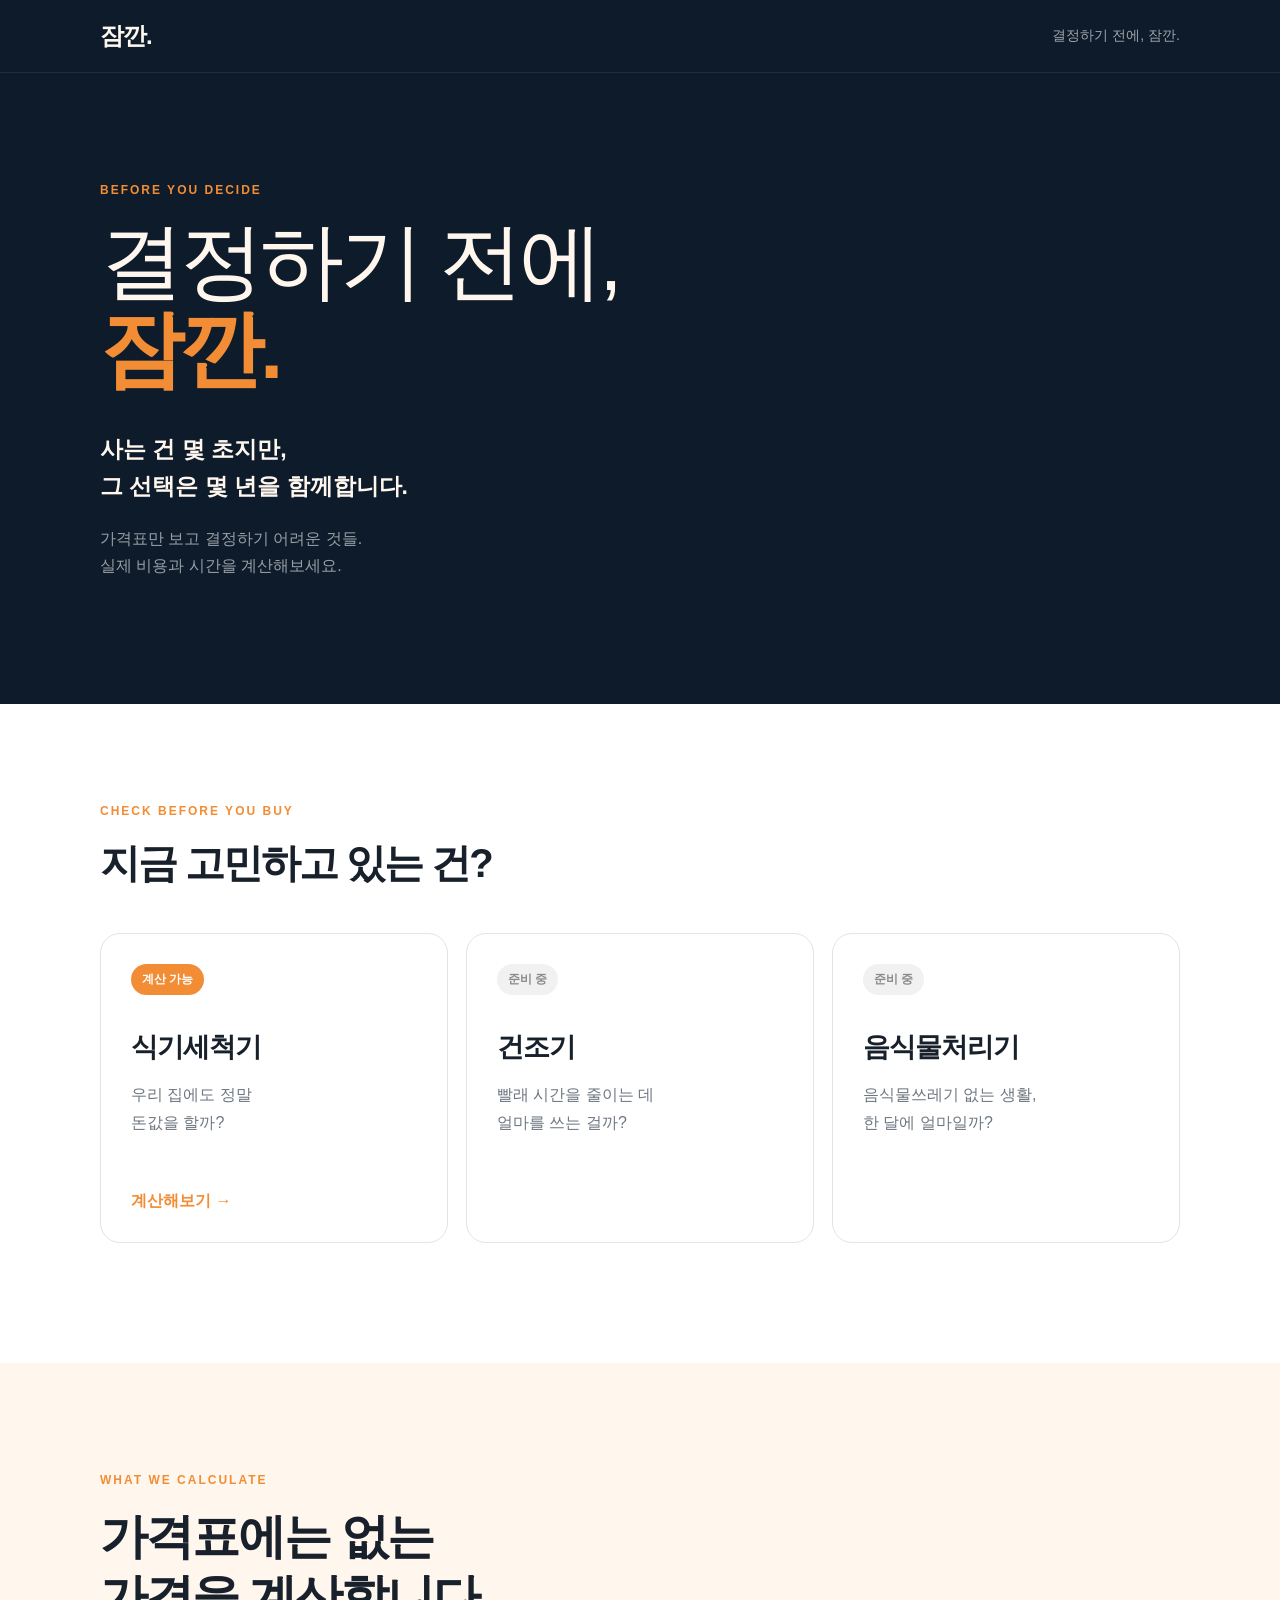
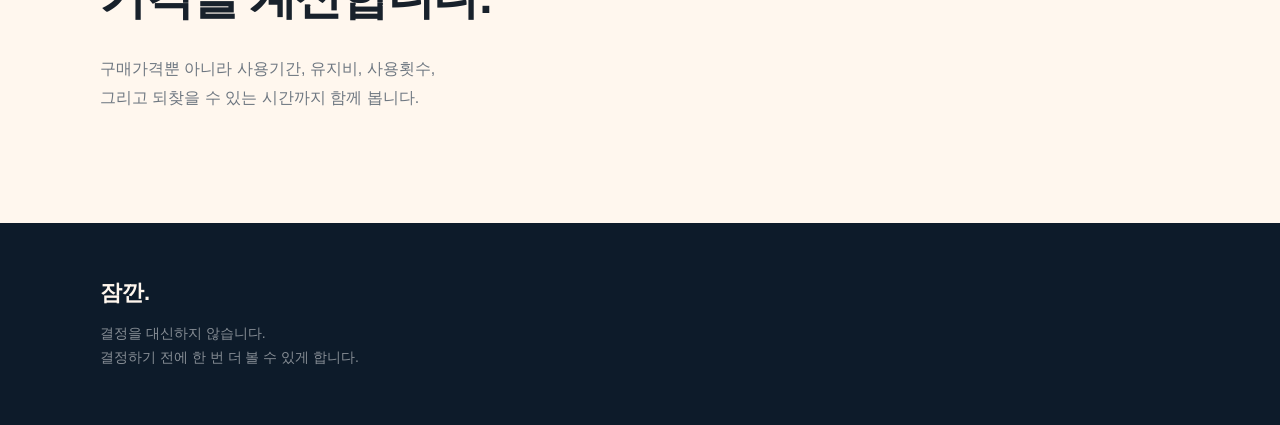
==== index.html @ 4a1207a4 "Create initial Jamkkan homepage" ====
<!DOCTYPE html>
<html lang="ko">
<head>
  <meta charset="UTF-8">
  <meta name="viewport" content="width=device-width, initial-scale=1.0">

  <title>잠깐. | 결정하기 전에, 잠깐.</title>
  <meta
    name="description"
    content="결정하기 전에 잠깐. 비용과 시간으로 나에게 필요한 선택인지 확인해보세요."
  >

  <link rel="stylesheet" href="./assets/css/style.css">
</head>

<body>

  <header class="header">
    <div class="container header-inner">
      <a href="/" class="logo">잠깐.</a>

      <span class="header-message">
        결정하기 전에, 잠깐.
      </span>
    </div>
  </header>

  <main>

    <section class="hero">
      <div class="container hero-inner">

        <p class="eyebrow">BEFORE YOU DECIDE</p>

        <h1>
          결정하기 전에,<br>
          <strong>잠깐.</strong>
        </h1>

        <p class="hero-description">
          사는 건 몇 초지만,<br>
          그 선택은 몇 년을 함께합니다.
        </p>

        <p class="hero-sub">
          가격표만 보고 결정하기 어려운 것들.<br>
          실제 비용과 시간을 계산해보세요.
        </p>

      </div>
    </section>


    <section class="decisions">
      <div class="container">

        <div class="section-heading">
          <p class="section-label">CHECK BEFORE YOU BUY</p>
          <h2>지금 고민하고 있는 건?</h2>
        </div>

        <div class="card-grid">

          <a href="./dishwasher/" class="decision-card active-card">
            <div>
              <span class="card-status">계산 가능</span>
              <h3>식기세척기</h3>

              <p>
                우리 집에도 정말<br>
                돈값을 할까?
              </p>
            </div>

            <span class="card-link">계산해보기 →</span>
          </a>


          <div class="decision-card">
            <div>
              <span class="card-status muted">준비 중</span>
              <h3>건조기</h3>

              <p>
                빨래 시간을 줄이는 데<br>
                얼마를 쓰는 걸까?
              </p>
            </div>
          </div>


          <div class="decision-card">
            <div>
              <span class="card-status muted">준비 중</span>
              <h3>음식물처리기</h3>

              <p>
                음식물쓰레기 없는 생활,<br>
                한 달에 얼마일까?
              </p>
            </div>
          </div>

        </div>

      </div>
    </section>


    <section class="principle">
      <div class="container principle-inner">

        <p class="section-label">WHAT WE CALCULATE</p>

        <h2>
          가격표에는 없는<br>
          가격을 계산합니다.
        </h2>

        <p>
          구매가격뿐 아니라 사용기간, 유지비, 사용횟수,<br>
          그리고 되찾을 수 있는 시간까지 함께 봅니다.
        </p>

      </div>
    </section>

  </main>


  <footer class="footer">
    <div class="container footer-inner">
      <strong>잠깐.</strong>
      <p>결정을 대신하지 않습니다.<br>결정하기 전에 한 번 더 볼 수 있게 합니다.</p>
    </div>
  </footer>

</body>
</html>
---- assets/css/style.css ----
:root {
  --navy: #0D1B2A;
  --orange: #F28D35;
  --cream: #FFF7EE;
  --white: #FFFFFF;
  --text: #18212B;
  --muted: #6E7781;
  --line: #E8E3DC;
}

* {
  box-sizing: border-box;
}

html {
  scroll-behavior: smooth;
}

body {
  margin: 0;
  font-family:
    Pretendard,
    -apple-system,
    BlinkMacSystemFont,
    "Segoe UI",
    sans-serif;
  color: var(--text);
  background: var(--white);
  word-break: keep-all;
}

a {
  color: inherit;
  text-decoration: none;
}

.container {
  width: min(1080px, calc(100% - 40px));
  margin: 0 auto;
}


/* HEADER */

.header {
  border-bottom: 1px solid rgba(255,255,255,.08);
  background: var(--navy);
}

.header-inner {
  height: 72px;
  display: flex;
  align-items: center;
  justify-content: space-between;
}

.logo {
  color: var(--cream);
  font-size: 24px;
  font-weight: 800;
  letter-spacing: -1px;
}

.header-message {
  color: rgba(255,255,255,.6);
  font-size: 14px;
}


/* HERO */

.hero {
  background: var(--navy);
  color: var(--cream);
}

.hero-inner {
  padding: 110px 0 125px;
}

.eyebrow,
.section-label {
  margin: 0 0 20px;
  color: var(--orange);
  font-size: 12px;
  font-weight: 800;
  letter-spacing: 2px;
}

.hero h1 {
  margin: 0;
  font-size: clamp(48px, 8vw, 84px);
  line-height: 1.05;
  letter-spacing: -4px;
  font-weight: 500;
}

.hero h1 strong {
  color: var(--orange);
  font-weight: 800;
}

.hero-description {
  margin: 38px 0 0;
  font-size: 23px;
  line-height: 1.6;
  font-weight: 600;
}

.hero-sub {
  margin: 20px 0 0;
  color: rgba(255,255,255,.58);
  font-size: 16px;
  line-height: 1.7;
}


/* DECISIONS */

.decisions {
  padding: 100px 0 120px;
}

.section-heading {
  margin-bottom: 45px;
}

.section-heading h2,
.principle h2 {
  margin: 0;
  font-size: 40px;
  line-height: 1.25;
  letter-spacing: -2px;
}

.card-grid {
  display: grid;
  grid-template-columns: repeat(3, 1fr);
  gap: 18px;
}

.decision-card {
  min-height: 310px;
  padding: 30px;
  border: 1px solid var(--line);
  border-radius: 20px;
  display: flex;
  flex-direction: column;
  justify-content: space-between;
  transition: transform .2s ease, border-color .2s ease;
}

.active-card:hover {
  transform: translateY(-4px);
  border-color: var(--orange);
}

.card-status {
  display: inline-block;
  margin-bottom: 34px;
  padding: 7px 11px;
  border-radius: 100px;
  background: var(--orange);
  color: white;
  font-size: 12px;
  font-weight: 700;
}

.card-status.muted {
  background: #F1F1F1;
  color: #8A8A8A;
}

.decision-card h3 {
  margin: 0 0 16px;
  font-size: 27px;
  letter-spacing: -1px;
}

.decision-card p {
  margin: 0;
  color: var(--muted);
  line-height: 1.7;
}

.card-link {
  color: var(--orange);
  font-weight: 700;
}


/* PRINCIPLE */

.principle {
  padding: 110px 0;
  background: var(--cream);
}

.principle h2 {
  font-size: 48px;
}

.principle p:last-child {
  margin: 28px 0 0;
  color: var(--muted);
  line-height: 1.8;
}


/* FOOTER */

.footer {
  background: var(--navy);
  color: white;
}

.footer-inner {
  padding: 55px 0;
}

.footer strong {
  font-size: 22px;
  color: var(--cream);
}

.footer p {
  margin: 14px 0 0;
  color: rgba(255,255,255,.5);
  font-size: 14px;
  line-height: 1.7;
}


/* MOBILE */

@media (max-width: 720px) {

  .header-message {
    display: none;
  }

  .hero-inner {
    padding: 80px 0 90px;
  }

  .hero h1 {
    letter-spacing: -2.5px;
  }

  .hero-description {
    font-size: 20px;
  }

  .decisions {
    padding: 75px 0 90px;
  }

  .section-heading h2 {
    font-size: 32px;
  }

  .card-grid {
    grid-template-columns: 1fr;
  }

  .decision-card {
    min-height: 250px;
  }

  .principle {
    padding: 80px 0;
  }

  .principle h2 {
    font-size: 36px;
  }

}
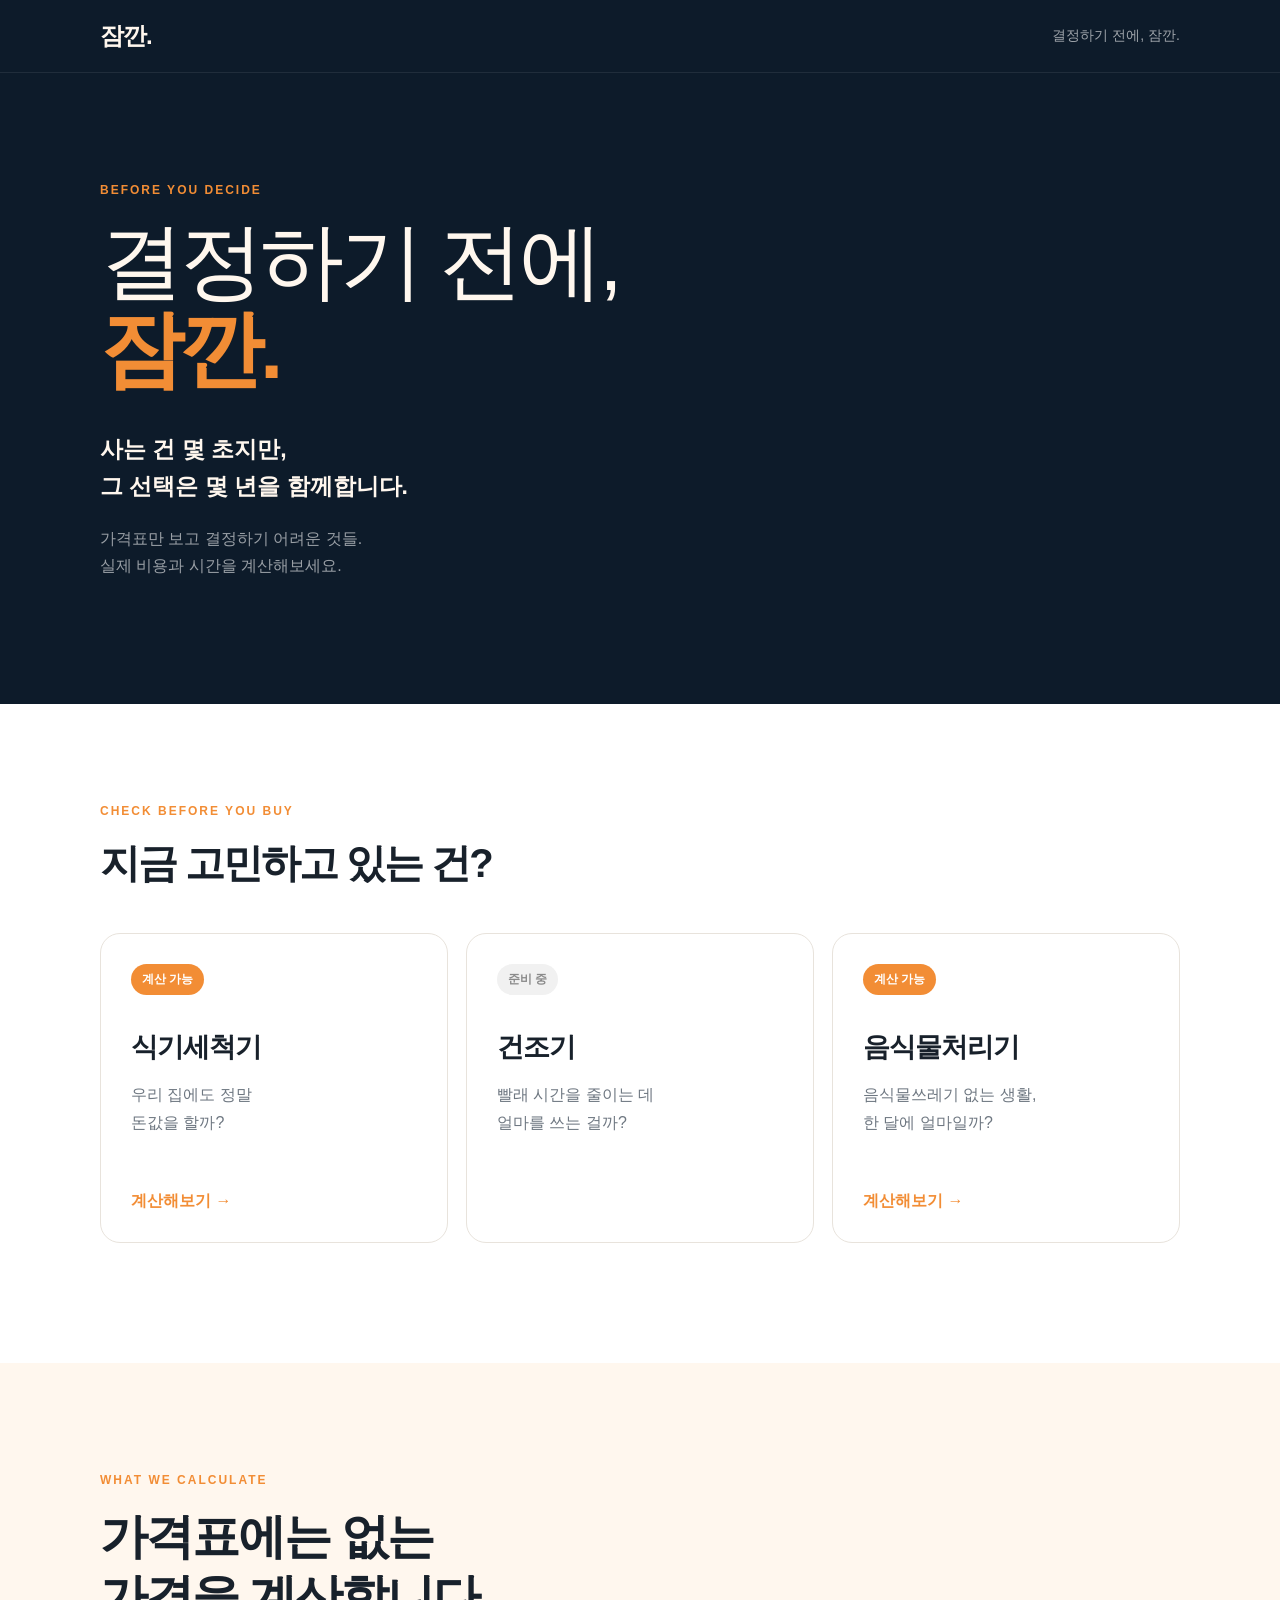
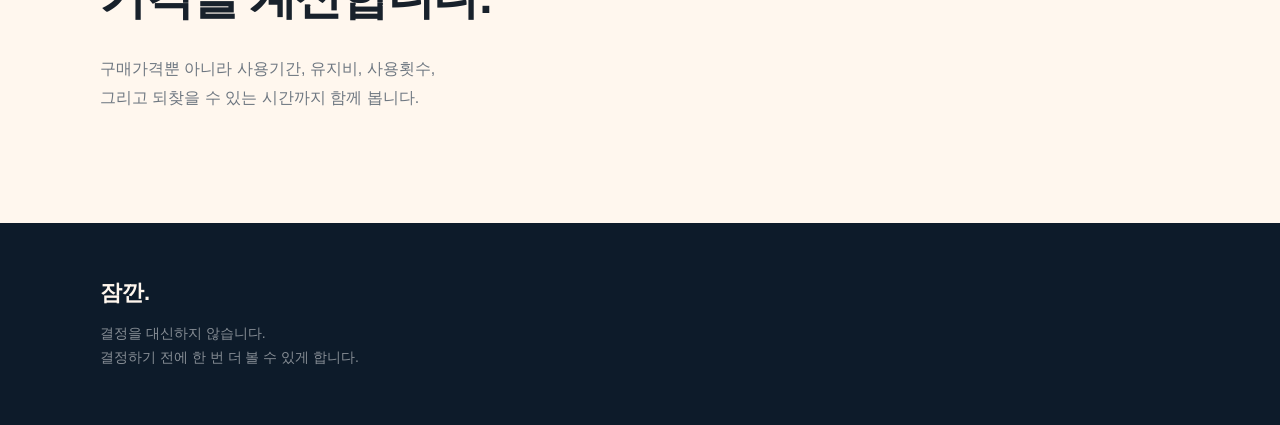
==== commit 7709dce0: "food-waste etc add" ====
--- a/index.html
+++ b/index.html
@@ -9,6 +9,13 @@
     name="description"
     content="결정하기 전에 잠깐. 비용과 시간으로 나에게 필요한 선택인지 확인해보세요."
   >
+
+  <link rel="canonical" href="https://jamkkan.me/">
+  <meta property="og:type" content="website">
+  <meta property="og:site_name" content="잠깐.">
+  <meta property="og:title" content="잠깐. | 결정하기 전에, 잠깐.">
+  <meta property="og:description" content="가격표만 보고 결정하기 어려운 것들. 실제 비용과 시간을 계산해보세요.">
+  <meta property="og:url" content="https://jamkkan.me/">
 
   <link rel="stylesheet" href="./assets/css/style.css">
 </head>
@@ -89,9 +96,9 @@
           </div>
 
 
-          <div class="decision-card">
+          <a href="./food-waste/" class="decision-card active-card">
             <div>
-              <span class="card-status muted">준비 중</span>
+              <span class="card-status">계산 가능</span>
               <h3>음식물처리기</h3>
 
               <p>
@@ -99,7 +106,9 @@
                 한 달에 얼마일까?
               </p>
             </div>
-          </div>
+
+            <span class="card-link">계산해보기 →</span>
+          </a>
 
         </div>
 
--- a/assets/css/style.css
+++ b/assets/css/style.css
@@ -275,4 +275,26 @@
     font-size: 36px;
   }
 
+}
+
+/* ========================================
+   COMMON FORM ERROR
+======================================== */
+
+.input-wrap input.input-error {
+  border-color: #D94B4B;
+  background: #FFF9F9;
+}
+
+.input-wrap input.input-error:focus {
+  border-color: #D94B4B;
+  box-shadow: 0 0 0 3px rgba(217, 75, 75, .10);
+}
+
+.error-message {
+  margin: 10px 0 0;
+  color: #C93D3D;
+  font-size: 13px;
+  line-height: 1.5;
+  font-weight: 600;
 }
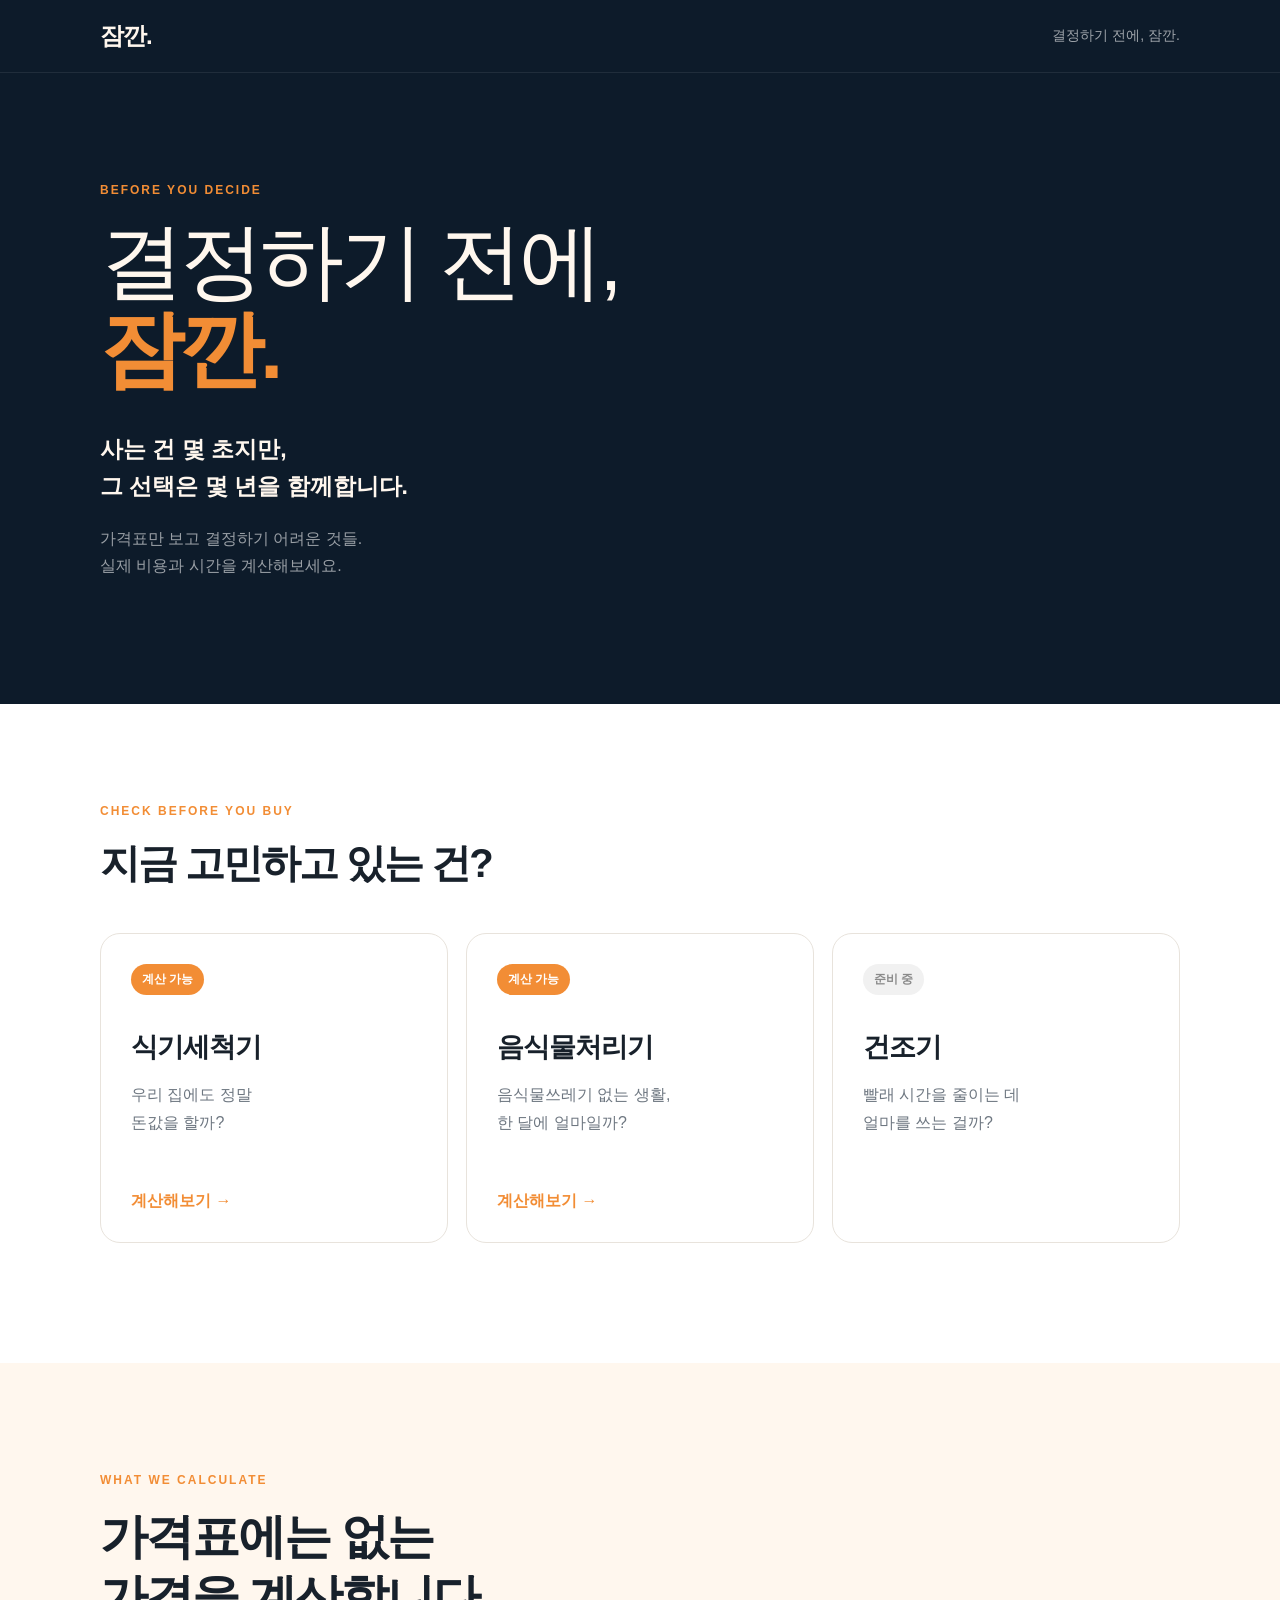
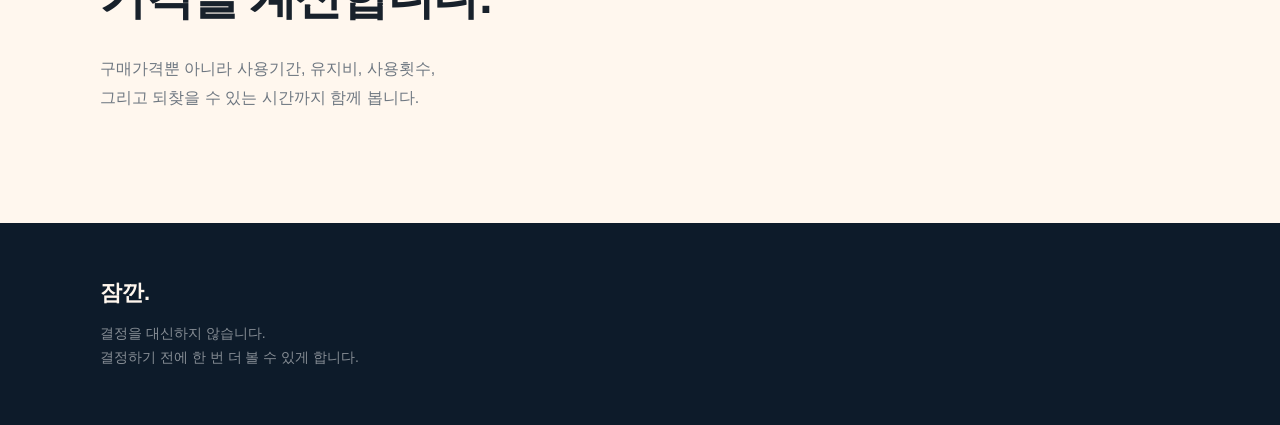
==== commit 00cad8ae: "main index modified" ====
--- a/index.html
+++ b/index.html
@@ -83,19 +83,6 @@
           </a>
 
 
-          <div class="decision-card">
-            <div>
-              <span class="card-status muted">준비 중</span>
-              <h3>건조기</h3>
-
-              <p>
-                빨래 시간을 줄이는 데<br>
-                얼마를 쓰는 걸까?
-              </p>
-            </div>
-          </div>
-
-
           <a href="./food-waste/" class="decision-card active-card">
             <div>
               <span class="card-status">계산 가능</span>
@@ -110,6 +97,18 @@
             <span class="card-link">계산해보기 →</span>
           </a>
 
+
+          <div class="decision-card">
+            <div>
+              <span class="card-status muted">준비 중</span>
+              <h3>건조기</h3>
+
+              <p>
+                빨래 시간을 줄이는 데<br>
+                얼마를 쓰는 걸까?
+              </p>
+            </div>
+          </div>
         </div>
 
       </div>
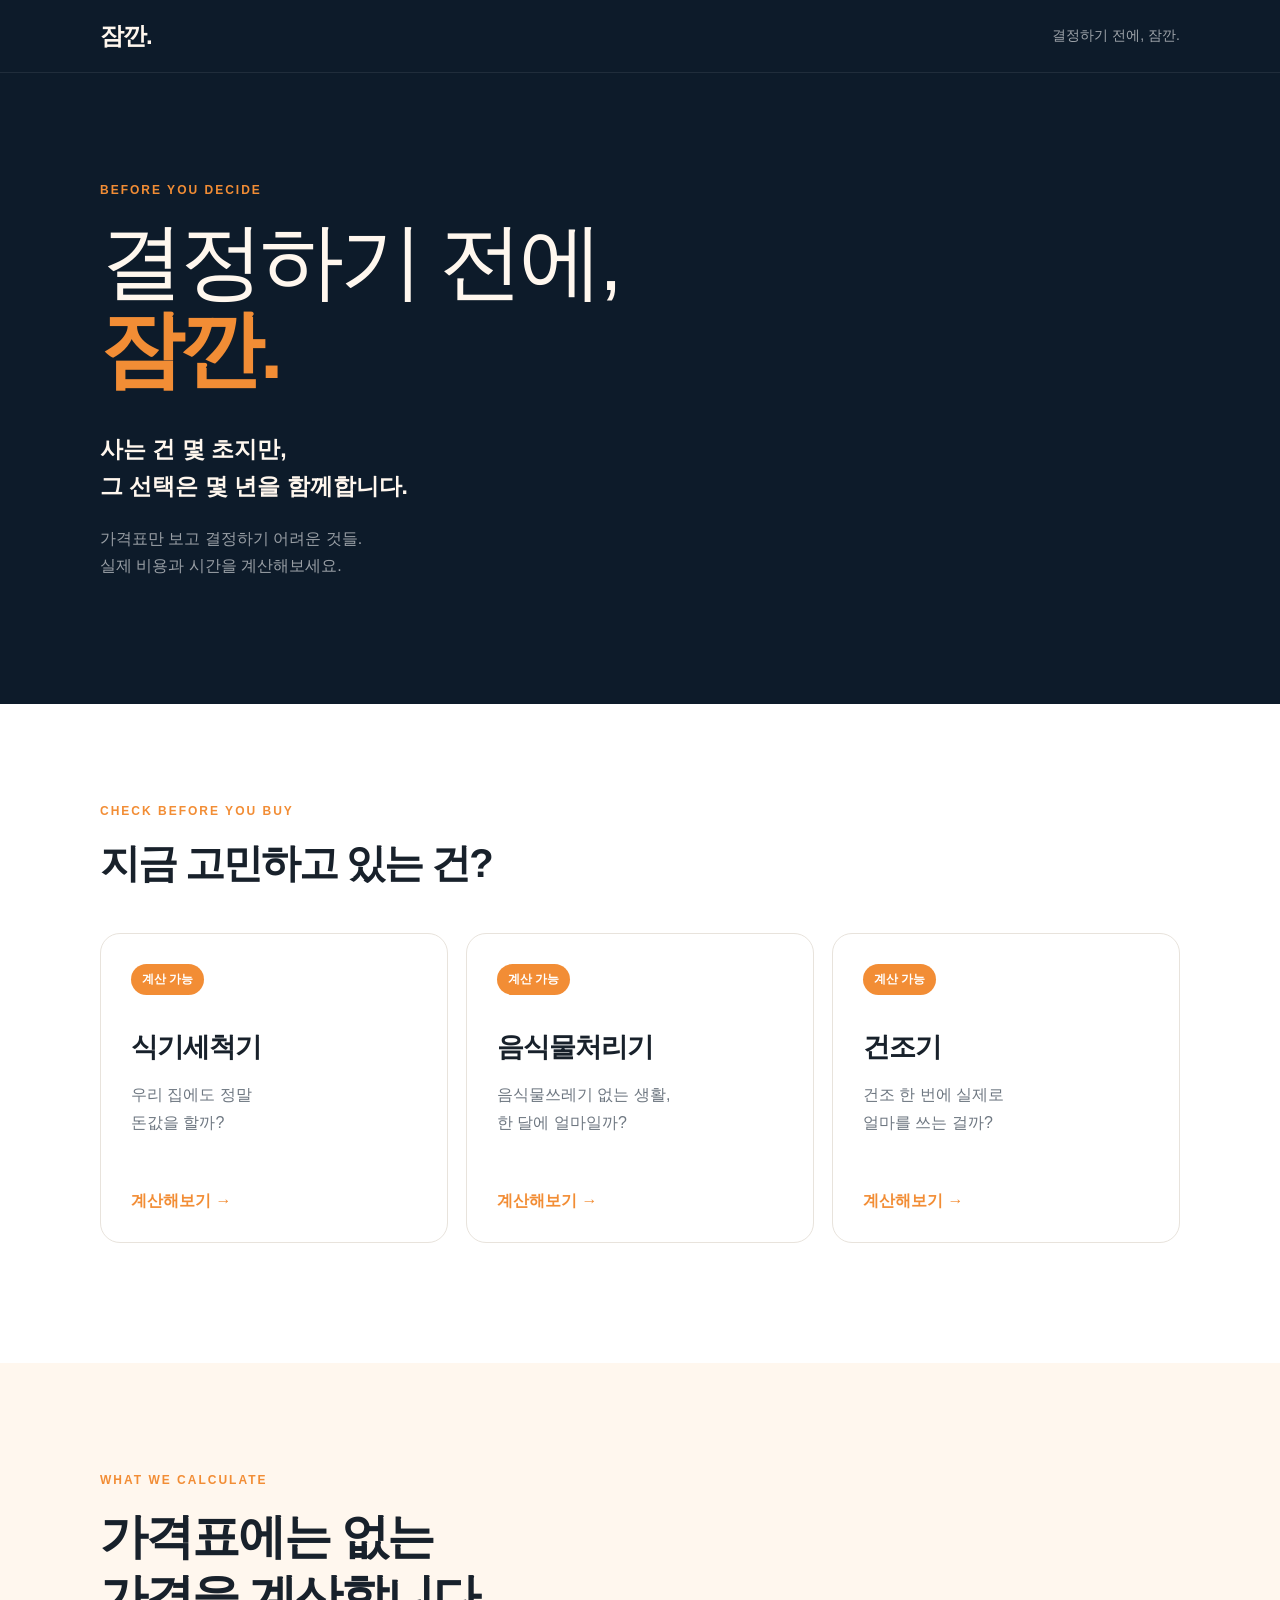
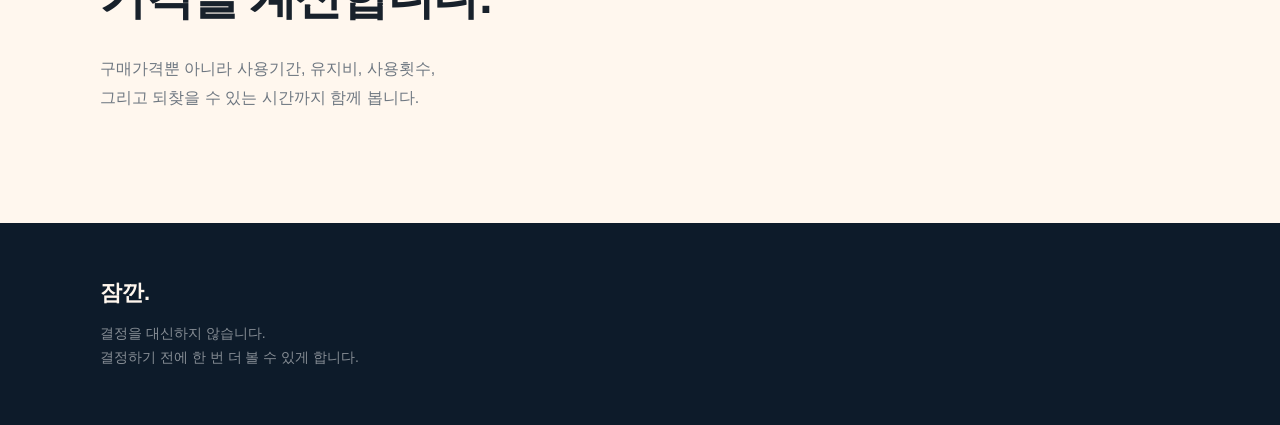
==== commit a25ba570: "dryer etc added" ====
--- a/index.html
+++ b/index.html
@@ -18,6 +18,7 @@
   <meta property="og:url" content="https://jamkkan.me/">
 
   <link rel="stylesheet" href="./assets/css/style.css">
+  <script src="/assets/js/analytics.js" defer></script>
 </head>
 
 <body>
@@ -98,17 +99,19 @@
           </a>
 
 
-          <div class="decision-card">
+          <a href="./dryer/" class="decision-card active-card">
             <div>
-              <span class="card-status muted">준비 중</span>
+              <span class="card-status">계산 가능</span>
               <h3>건조기</h3>
 
               <p>
-                빨래 시간을 줄이는 데<br>
+                건조 한 번에 실제로<br>
                 얼마를 쓰는 걸까?
               </p>
             </div>
-          </div>
+
+            <span class="card-link">계산해보기 →</span>
+          </a>
         </div>
 
       </div>
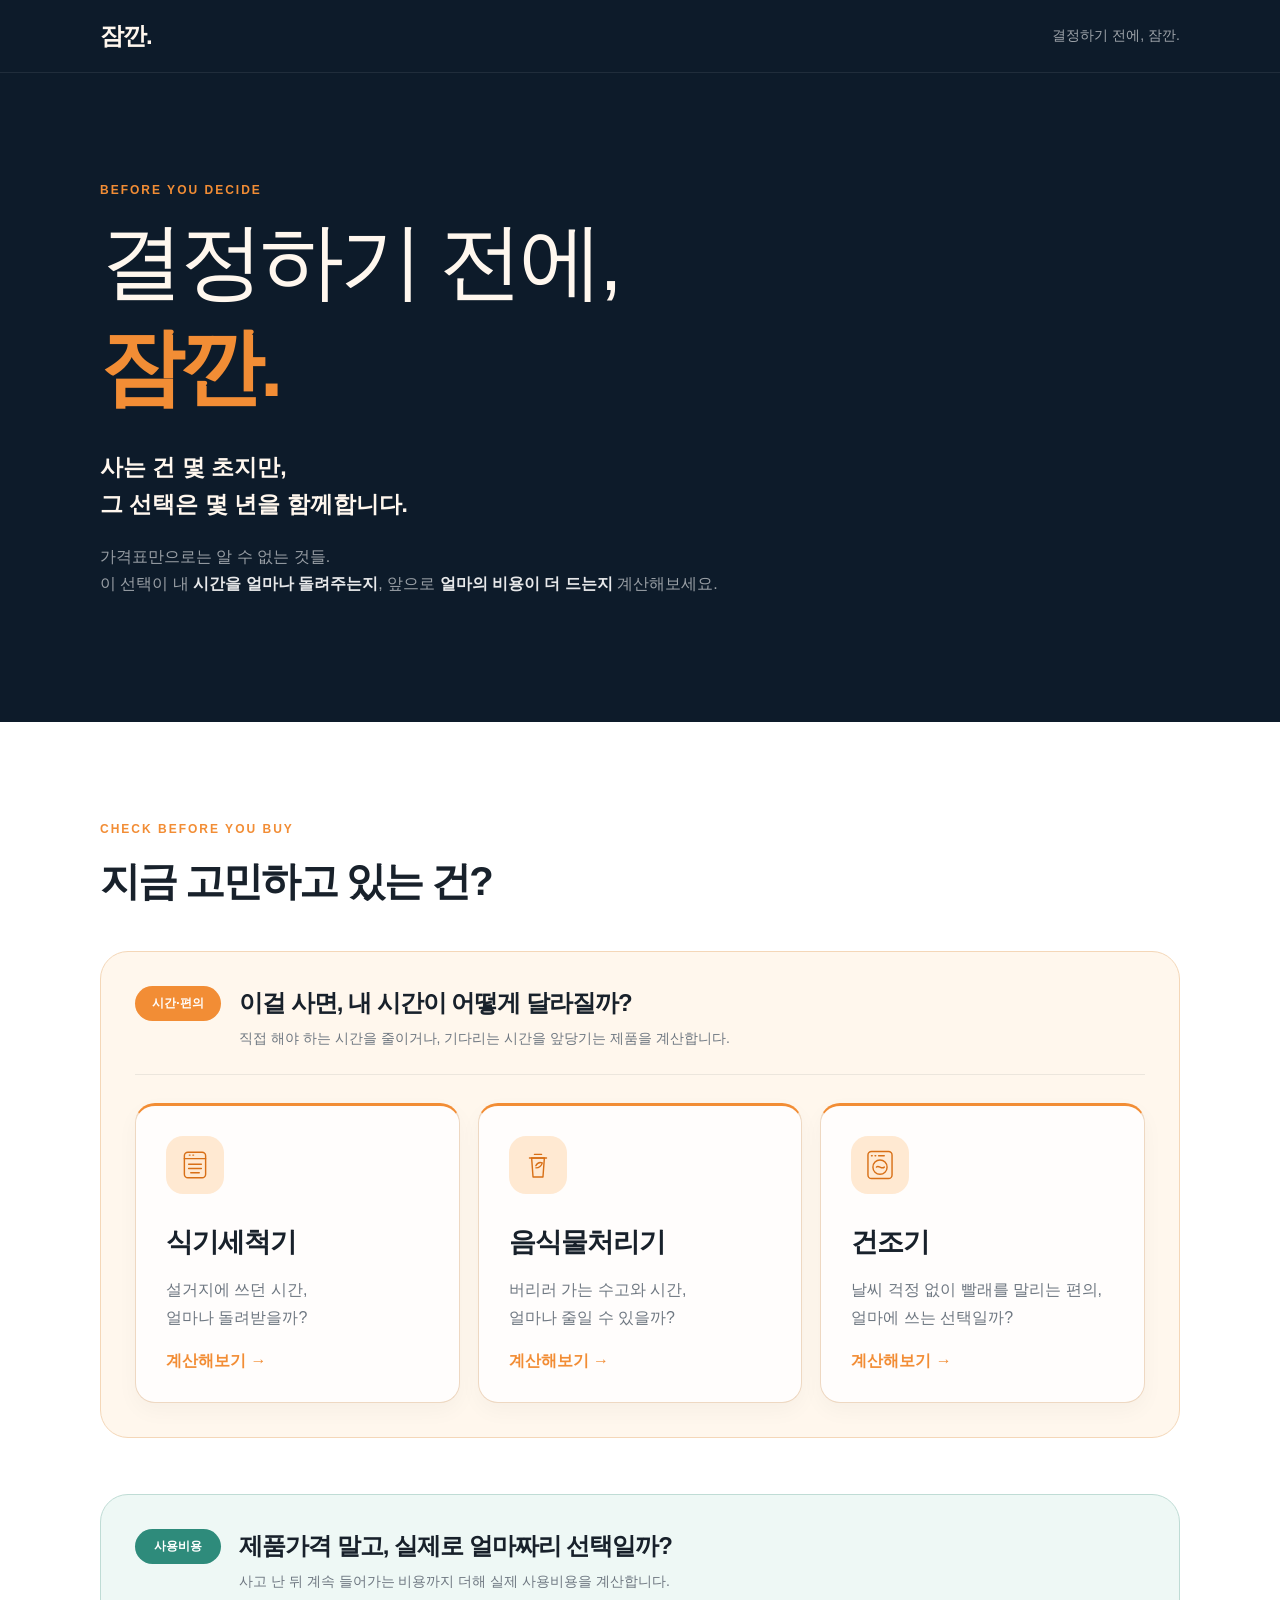
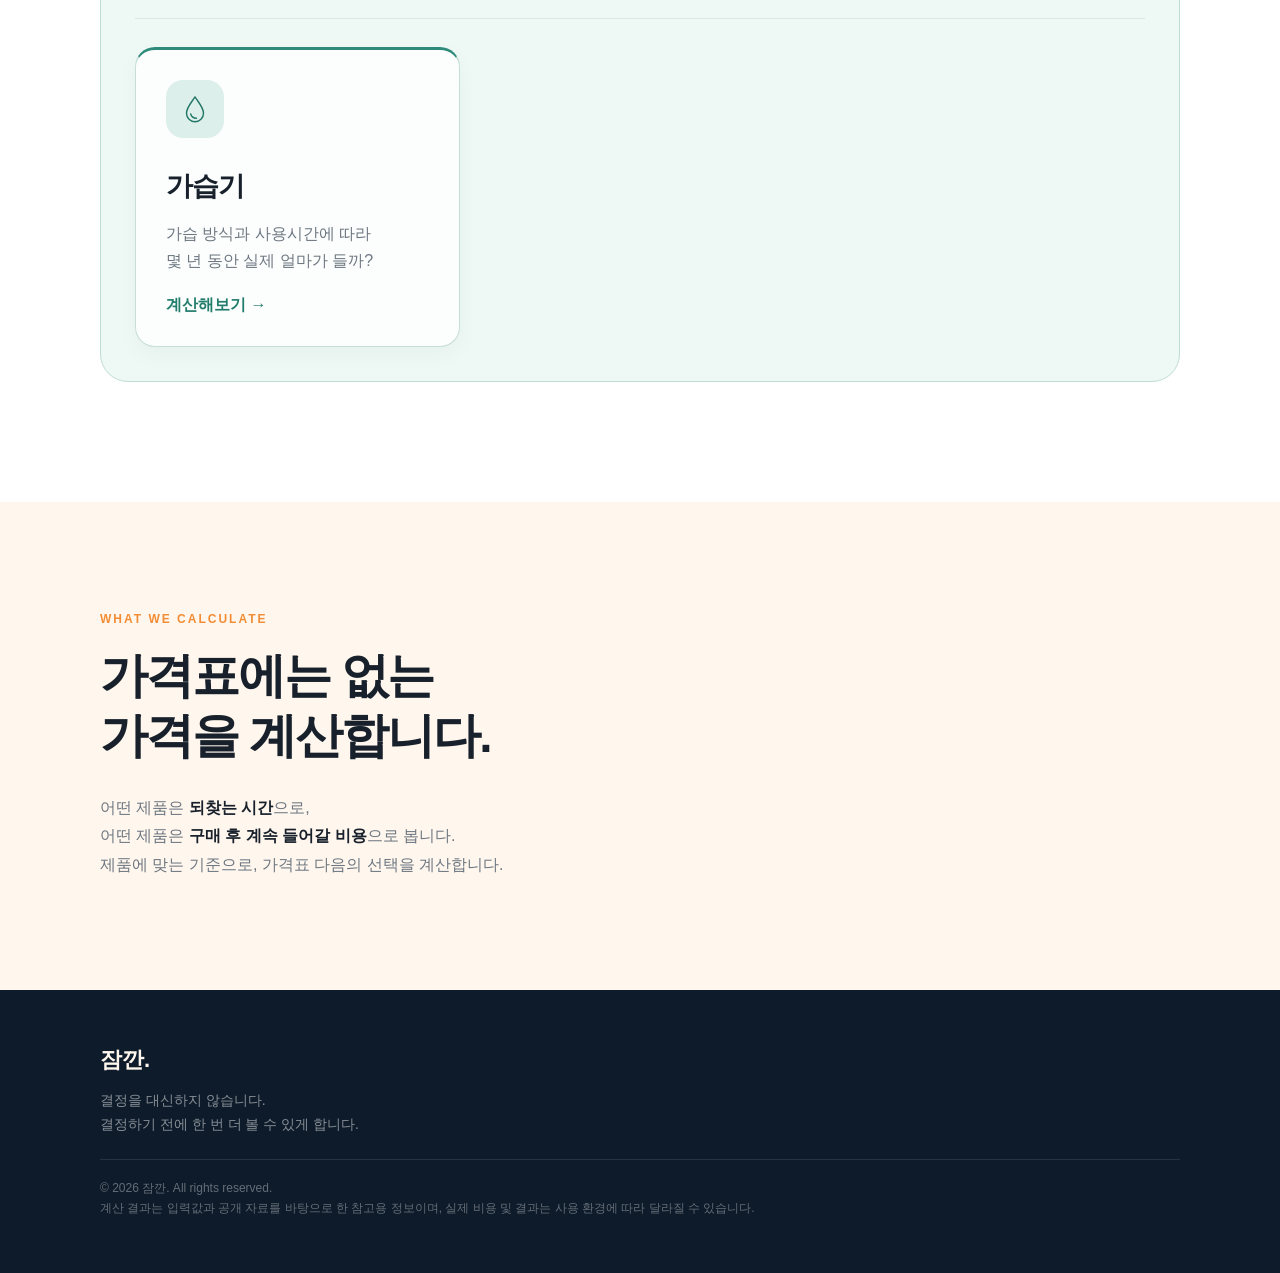
==== commit 0815a2f4: "dryer etc modified" ====
--- a/index.html
+++ b/index.html
@@ -7,14 +7,14 @@
   <title>잠깐. | 결정하기 전에, 잠깐.</title>
   <meta
     name="description"
-    content="결정하기 전에 잠깐. 비용과 시간으로 나에게 필요한 선택인지 확인해보세요."
+    content="결정하기 전에 잠깐. 제품이 돌려주는 시간과 구매 후 들어갈 사용비용을 계산해보세요."
   >
 
   <link rel="canonical" href="https://jamkkan.me/">
   <meta property="og:type" content="website">
   <meta property="og:site_name" content="잠깐.">
   <meta property="og:title" content="잠깐. | 결정하기 전에, 잠깐.">
-  <meta property="og:description" content="가격표만 보고 결정하기 어려운 것들. 실제 비용과 시간을 계산해보세요.">
+  <meta property="og:description" content="가격표만으로는 알 수 없는 시간의 가치와 사용비용을 계산해보세요.">
   <meta property="og:url" content="https://jamkkan.me/">
 
   <link rel="stylesheet" href="./assets/css/style.css">
@@ -51,8 +51,8 @@
         </p>
 
         <p class="hero-sub">
-          가격표만 보고 결정하기 어려운 것들.<br>
-          실제 비용과 시간을 계산해보세요.
+          가격표만으로는 알 수 없는 것들.<br>
+          이 선택이 내 <strong>시간을 얼마나 돌려주는지</strong>, 앞으로 <strong>얼마의 비용이 더 드는지</strong> 계산해보세요.
         </p>
 
       </div>
@@ -67,51 +67,50 @@
           <h2>지금 고민하고 있는 건?</h2>
         </div>
 
-        <div class="card-grid">
+        <div class="calculator-tracks">
 
-          <a href="./dishwasher/" class="decision-card active-card">
-            <div>
-              <span class="card-status">계산 가능</span>
-              <h3>식기세척기</h3>
-
-              <p>
-                우리 집에도 정말<br>
-                돈값을 할까?
-              </p>
+          <section class="calculator-track time-track">
+            <div class="track-heading">
+              <span class="track-badge">시간·편의</span>
+              <div>
+                <h3>이걸 사면, 내 시간이 어떻게 달라질까?</h3>
+                <p>직접 해야 하는 시간을 줄이거나, 기다리는 시간을 앞당기는 제품을 계산합니다.</p>
+              </div>
             </div>
 
-            <span class="card-link">계산해보기 →</span>
-          </a>
+            <div class="card-grid">
+              <a href="./dishwasher/" class="decision-card active-card time-card">
+                <div><span class="product-icon" aria-hidden="true"><svg viewBox="0 0 48 48"><rect x="9" y="6" width="30" height="36" rx="5"/><path d="M9 15h30M16 10h1M21 10h1"/><path d="M15 23h18M15 29h18M18 35h12"/></svg></span><h3>식기세척기</h3><p>설거지에 쓰던 시간,<br>얼마나 돌려받을까?</p></div>
+                <span class="card-link">계산해보기 →</span>
+              </a>
+              <a href="./food-waste/" class="decision-card active-card time-card">
+                <div><span class="product-icon" aria-hidden="true"><svg viewBox="0 0 48 48"><path d="M15 14h18l-2 27H17l-2-27Z"/><path d="M12 14h24M19 9h10M21 25c2-4 6-5 9-4-1 4-4 7-9 7"/></svg></span><h3>음식물처리기</h3><p>버리러 가는 수고와 시간,<br>얼마나 줄일 수 있을까?</p></div>
+                <span class="card-link">계산해보기 →</span>
+              </a>
+              <a href="./dryer/" class="decision-card active-card time-card">
+                <div><span class="product-icon" aria-hidden="true"><svg viewBox="0 0 48 48"><rect x="7" y="5" width="34" height="38" rx="5"/><circle cx="24" cy="27" r="10"/><path d="M12 11h1M17 11h1M22 11h8"/><path d="M19 27c3-4 7 4 11 0"/></svg></span><h3>건조기</h3><p>날씨 걱정 없이 빨래를 말리는 편의,<br>얼마에 쓰는 선택일까?</p></div>
+                <span class="card-link">계산해보기 →</span>
+              </a>
+            </div>
+          </section>
 
-
-          <a href="./food-waste/" class="decision-card active-card">
-            <div>
-              <span class="card-status">계산 가능</span>
-              <h3>음식물처리기</h3>
-
-              <p>
-                음식물쓰레기 없는 생활,<br>
-                한 달에 얼마일까?
-              </p>
+          <section class="calculator-track cost-track">
+            <div class="track-heading">
+              <span class="track-badge">사용비용</span>
+              <div>
+                <h3>제품가격 말고, 실제로 얼마짜리 선택일까?</h3>
+                <p>사고 난 뒤 계속 들어가는 비용까지 더해 실제 사용비용을 계산합니다.</p>
+              </div>
             </div>
 
-            <span class="card-link">계산해보기 →</span>
-          </a>
+            <div class="card-grid">
+              <a href="./humidifier/" class="decision-card active-card cost-card">
+                <div><span class="product-icon" aria-hidden="true"><svg viewBox="0 0 48 48"><path d="M24 7c-6 9-12 15-12 23a12 12 0 0 0 24 0c0-8-6-14-12-23Z"/><path d="M18 31c1 4 4 6 8 6"/></svg></span><h3>가습기</h3><p>가습 방식과 사용시간에 따라<br>몇 년 동안 실제 얼마가 들까?</p></div>
+                <span class="card-link">계산해보기 →</span>
+              </a>
+            </div>
+          </section>
 
-
-          <a href="./dryer/" class="decision-card active-card">
-            <div>
-              <span class="card-status">계산 가능</span>
-              <h3>건조기</h3>
-
-              <p>
-                건조 한 번에 실제로<br>
-                얼마를 쓰는 걸까?
-              </p>
-            </div>
-
-            <span class="card-link">계산해보기 →</span>
-          </a>
         </div>
 
       </div>
@@ -129,8 +128,9 @@
         </h2>
 
         <p>
-          구매가격뿐 아니라 사용기간, 유지비, 사용횟수,<br>
-          그리고 되찾을 수 있는 시간까지 함께 봅니다.
+          어떤 제품은 <strong>되찾는 시간</strong>으로,<br>
+          어떤 제품은 <strong>구매 후 계속 들어갈 비용</strong>으로 봅니다.<br>
+          제품에 맞는 기준으로, 가격표 다음의 선택을 계산합니다.
         </p>
 
       </div>
@@ -143,6 +143,7 @@
     <div class="container footer-inner">
       <strong>잠깐.</strong>
       <p>결정을 대신하지 않습니다.<br>결정하기 전에 한 번 더 볼 수 있게 합니다.</p>
+      <p class="footer-legal">© 2026 잠깐. All rights reserved.<br>계산 결과는 입력값과 공개 자료를 바탕으로 한 참고용 정보이며, 실제 비용 및 결과는 사용 환경에 따라 달라질 수 있습니다.</p>
     </div>
   </footer>
 
--- a/assets/css/style.css
+++ b/assets/css/style.css
@@ -297,4 +297,164 @@
   font-size: 13px;
   line-height: 1.5;
   font-weight: 600;
-}+}
+/* ========================================
+   CALCULATOR TRACKS — TIME VALUE / USE COST
+======================================== */
+.hero-sub strong { color:rgba(255,255,255,.9); font-weight:700; }
+.calculator-tracks { display:grid; gap:56px; }
+.calculator-track { padding:34px; border:1px solid var(--line); border-radius:28px; }
+.track-heading { display:flex; align-items:flex-start; gap:18px; margin-bottom:28px; }
+.track-heading h3 { margin:1px 0 8px; font-size:24px; letter-spacing:-1px; }
+.track-heading p { margin:0; color:var(--muted); font-size:14px; line-height:1.65; }
+.track-badge { flex:0 0 auto; display:inline-flex; align-items:center; justify-content:center; min-width:82px; padding:8px 12px; border-radius:999px; font-size:12px; font-weight:800; }
+.time-track { background:#FFFCF8; }
+.time-track .track-badge, .time-card .card-status { background:var(--orange); color:#fff; }
+.time-card:hover { border-color:var(--orange); }
+.time-card .card-link { color:var(--orange); }
+.cost-track { background:#F7FCFB; }
+.cost-track .track-badge, .cost-card .card-status { background:#2E8B7B; color:#fff; }
+.cost-card:hover { border-color:#2E8B7B; }
+.cost-card .card-link { color:#2E8B7B; }
+.calculator-track .card-grid { grid-template-columns:repeat(3,minmax(0,1fr)); }
+.cost-track .decision-card { max-width:calc((100% - 36px)/3); }
+.principle p strong { color:var(--text); font-weight:700; }
+@media (max-width:720px) {
+  .calculator-tracks { gap:32px; }
+  .calculator-track { padding:22px; border-radius:22px; }
+  .track-heading { display:block; }
+  .track-badge { margin-bottom:16px; }
+  .track-heading h3 { font-size:21px; }
+  .calculator-track .card-grid { grid-template-columns:1fr; }
+  .cost-track .decision-card { max-width:none; }
+}
+
+/* ========================================
+   2-TRACK HOME VISUAL REFINEMENT
+======================================== */
+
+/* Hero: give the two-line brand statement more breathing room */
+.hero h1 strong {
+  display: inline-block;
+  margin-top: 18px;
+}
+
+/* Category blocks: category color should be readable before the cards */
+.calculator-track {
+  position: relative;
+  overflow: hidden;
+  border-width: 1px;
+}
+
+.time-track {
+  background: #FFF7ED;
+  border-color: #F4D7B8;
+}
+
+.cost-track {
+  background: #EEF8F5;
+  border-color: #BFDCD5;
+}
+
+.track-heading {
+  padding-bottom: 24px;
+  border-bottom: 1px solid rgba(13, 27, 42, .08);
+}
+
+.track-badge {
+  min-width: 86px;
+  padding: 9px 14px;
+}
+
+/* Product cards: one category label per section is enough. Use pictograms on cards. */
+.decision-card {
+  min-height: 300px;
+  border-width: 1px;
+  box-shadow: 0 8px 22px rgba(13, 27, 42, .035);
+}
+
+.time-card {
+  background: #FFFDFC;
+  border-color: #EED8C2;
+  border-top: 3px solid var(--orange);
+}
+
+.cost-card {
+  background: #FBFEFD;
+  border-color: #C7DED8;
+  border-top: 3px solid #2E8B7B;
+}
+
+.time-card:hover {
+  border-color: var(--orange);
+}
+
+.cost-card:hover {
+  border-color: #2E8B7B;
+}
+
+.product-icon {
+  width: 58px;
+  height: 58px;
+  margin-bottom: 30px;
+  border-radius: 17px;
+  display: inline-flex;
+  align-items: center;
+  justify-content: center;
+}
+
+.product-icon svg {
+  width: 34px;
+  height: 34px;
+  fill: none;
+  stroke: currentColor;
+  stroke-width: 2;
+  stroke-linecap: round;
+  stroke-linejoin: round;
+}
+
+.time-card .product-icon {
+  color: #D86F16;
+  background: #FFE9D2;
+}
+
+.cost-card .product-icon {
+  color: #227667;
+  background: #DCEFEA;
+}
+
+.cost-card .card-link {
+  color: #237D6D;
+}
+
+/* Do not shrink a single cost card inside an already 3-column grid. */
+.cost-track .decision-card {
+  max-width: none;
+}
+
+@media (max-width: 720px) {
+  .hero h1 strong {
+    margin-top: 12px;
+  }
+
+  .calculator-track {
+    padding: 20px;
+  }
+
+  .track-heading {
+    padding-bottom: 20px;
+  }
+
+  .decision-card {
+    min-height: 240px;
+  }
+}
+
+.footer .footer-legal {
+  margin-top: 22px;
+  padding-top: 18px;
+  border-top: 1px solid rgba(255,255,255,.10);
+  color: rgba(255,255,255,.36);
+  font-size: 12px;
+  line-height: 1.7;
+}
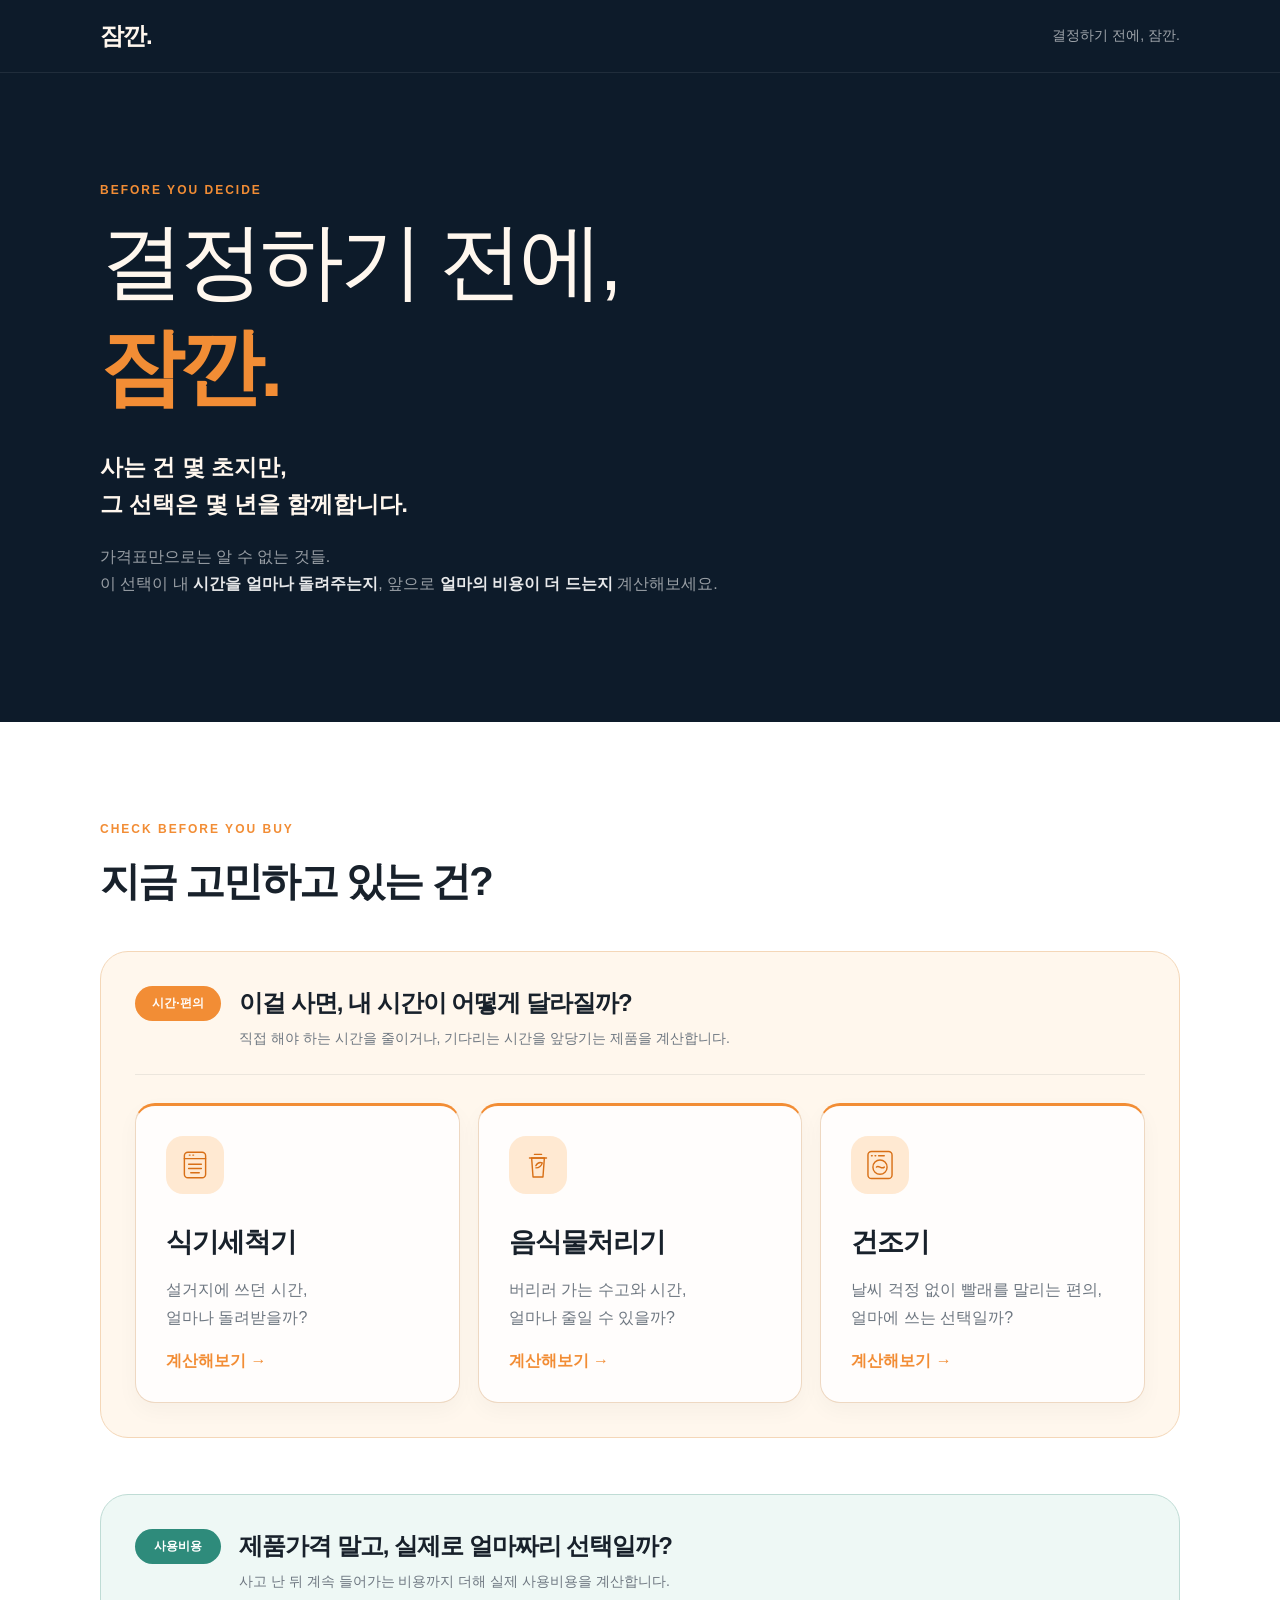
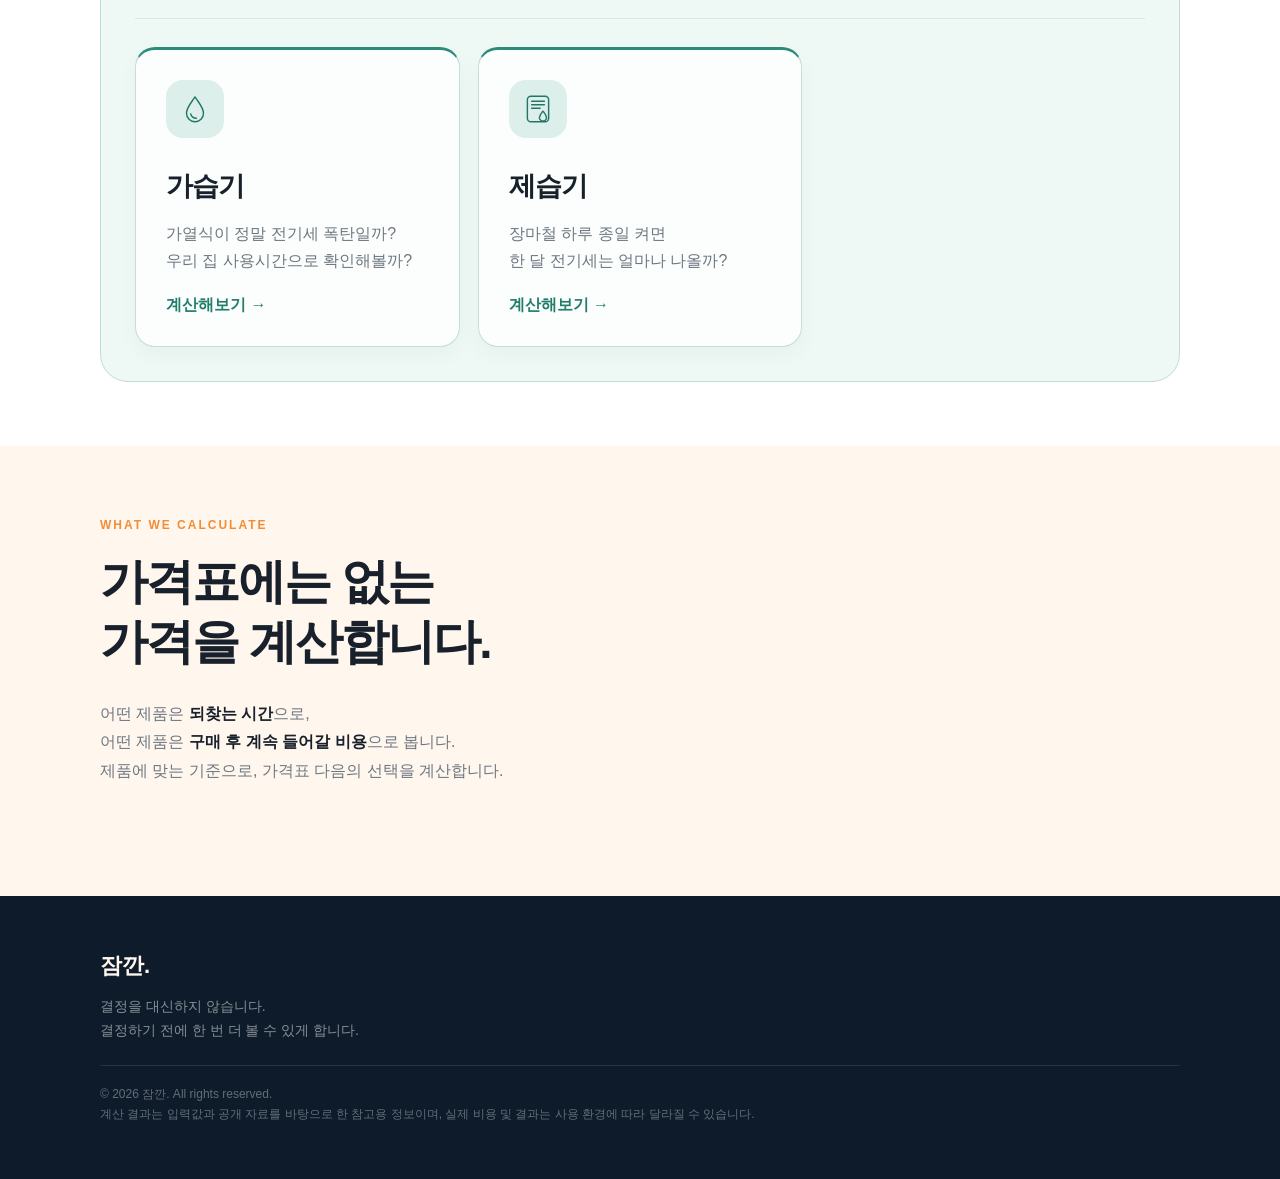
==== commit 016d9082: "all modified" ====
--- a/index.html
+++ b/index.html
@@ -19,6 +19,13 @@
 
   <link rel="stylesheet" href="./assets/css/style.css">
   <script src="/assets/js/analytics.js" defer></script>
+<style>
+/* Keep the transition between calculator cards and the next section compact. */
+.decisions + .principle{margin-top:0;}
+.decisions{padding-bottom:64px;}
+.principle{padding-top:72px;}
+@media(max-width:800px){.decisions{padding-bottom:44px}.principle{padding-top:52px}}
+</style>
 </head>
 
 <body>
@@ -105,7 +112,11 @@
 
             <div class="card-grid">
               <a href="./humidifier/" class="decision-card active-card cost-card">
-                <div><span class="product-icon" aria-hidden="true"><svg viewBox="0 0 48 48"><path d="M24 7c-6 9-12 15-12 23a12 12 0 0 0 24 0c0-8-6-14-12-23Z"/><path d="M18 31c1 4 4 6 8 6"/></svg></span><h3>가습기</h3><p>가습 방식과 사용시간에 따라<br>몇 년 동안 실제 얼마가 들까?</p></div>
+                <div><span class="product-icon" aria-hidden="true"><svg viewBox="0 0 48 48"><path d="M24 7c-6 9-12 15-12 23a12 12 0 0 0 24 0c0-8-6-14-12-23Z"/><path d="M18 31c1 4 4 6 8 6"/></svg></span><h3>가습기</h3><p>가열식이 정말 전기세 폭탄일까?<br>우리 집 사용시간으로 확인해볼까?</p></div>
+                <span class="card-link">계산해보기 →</span>
+              </a>
+              <a href="./dehumidifier/" class="decision-card active-card cost-card">
+                <div><span class="product-icon" aria-hidden="true"><svg viewBox="0 0 48 48"><rect x="9" y="6" width="30" height="36" rx="5"/><path d="M15 13h18M15 18h18M15 23h12"/><path d="M31 27c-3 4-5 6-5 9a5 5 0 0 0 10 0c0-3-2-5-5-9Z"/></svg></span><h3>제습기</h3><p>장마철 하루 종일 켜면<br>한 달 전기세는 얼마나 나올까?</p></div>
                 <span class="card-link">계산해보기 →</span>
               </a>
             </div>
